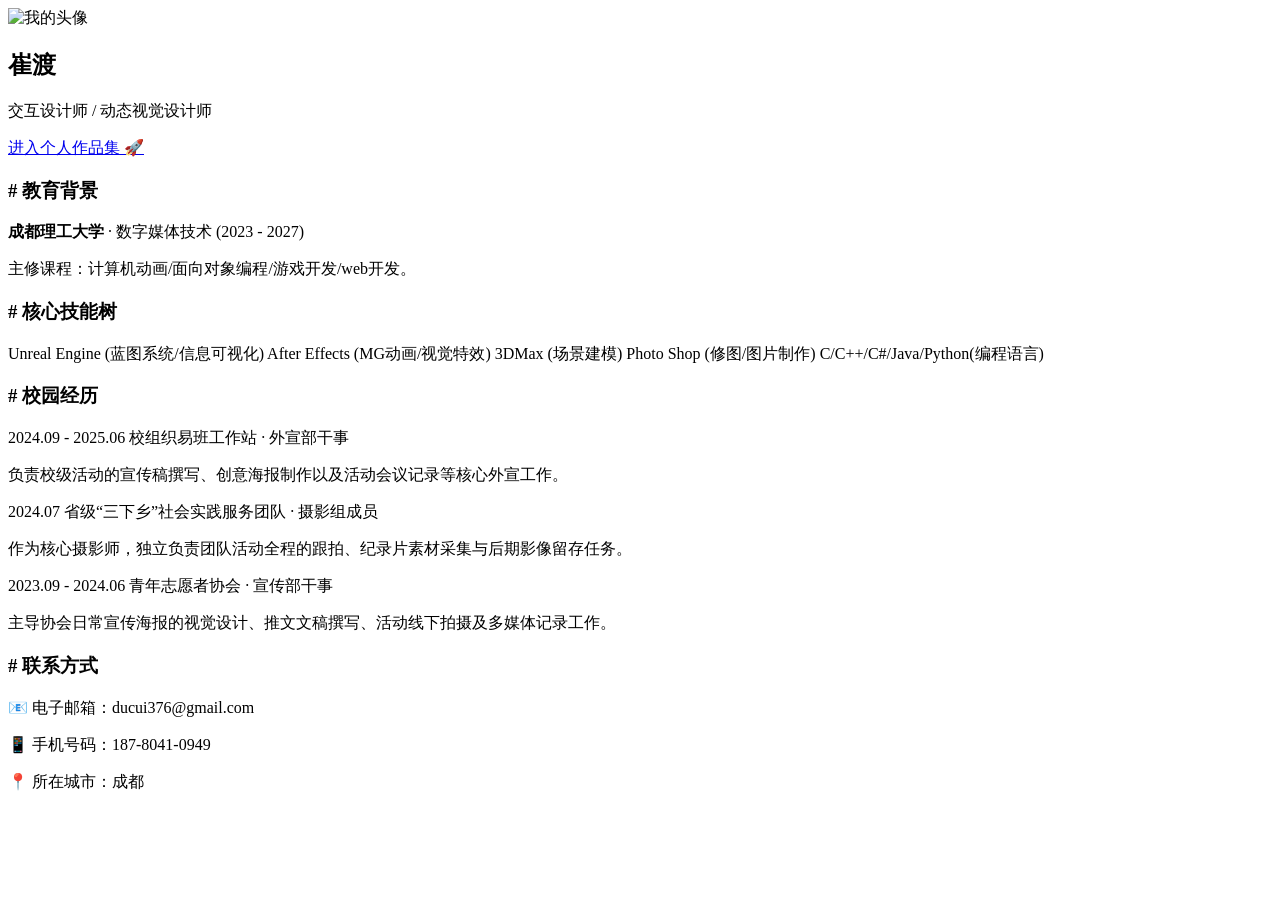
==== index.html @ b3555d85 "Add files via upload cdd" ====
<!DOCTYPE html>
<html lang="zh-CN">
<head>
    <meta charset="UTF-8">
    <title>About Me - 个人主页</title>
    <link rel="stylesheet" href="css/style.css"> 
</head>
<body>
    <div class="about-container">
        <div class="profile-card">
            <div class="avatar-box">
                <img src="images/cd.png" alt="我的头像">
            </div>
            <h2>崔渡</h2>
            <p class="subtitle">交互设计师 / 动态视觉设计师</p>
            
            <a href="portfolio.html" class="enter-btn">进入个人作品集 🚀</a>
        </div>

        <div class="info-content">
            <section class="info-section">
                <h3># 教育背景</h3>
                <p><strong>成都理工大学</strong> · 数字媒体技术 (2023 - 2027)</p>
                <p class="sub-text">主修课程：计算机动画/面向对象编程/游戏开发/web开发。</p>
            </section>

            <section class="info-section">
                <h3># 核心技能树</h3>
                <div class="skills-tags">
                    <span>Unreal Engine (蓝图系统/信息可视化)</span>
                    <span>After Effects (MG动画/视觉特效)</span>
                    <span>3DMax (场景建模)</span>
                    <span>Photo Shop (修图/图片制作)</span>
					<span>C/C++/C#/Java/Python(编程语言)</span>
                </div>
            </section>
			
			<section class="info-section">
			    <h3># 校园经历</h3>
			    <div class="timeline-wrapper">
			        <div class="timeline-item">
			            <div class="timeline-dot"></div>
			            <div class="timeline-header">
			                <span class="timeline-time">2024.09 - 2025.06</span>
			                <span class="timeline-title">校组织易班工作站 · 外宣部干事</span>
			            </div>
			            <p class="timeline-desc">负责校级活动的宣传稿撰写、创意海报制作以及活动会议记录等核心外宣工作。</p>
			        </div>
			
			        <div class="timeline-item">
			            <div class="timeline-dot"></div>
			            <div class="timeline-header">
			                <span class="timeline-time">2024.07</span>
			                <span class="timeline-title">省级“三下乡”社会实践服务团队 · 摄影组成员</span>
			            </div>
			            <p class="timeline-desc">作为核心摄影师，独立负责团队活动全程的跟拍、纪录片素材采集与后期影像留存任务。</p>
			        </div>
			
			        <div class="timeline-item">
			            <div class="timeline-dot"></div>
			            <div class="timeline-header">
			                <span class="timeline-time">2023.09 - 2024.06</span>
			                <span class="timeline-title">青年志愿者协会 · 宣传部干事</span>
			            </div>
			            <p class="timeline-desc">主导协会日常宣传海报的视觉设计、推文文稿撰写、活动线下拍摄及多媒体记录工作。</p>
			        </div>
			    </div>
			</section>
			
            <section class="info-section">
                <h3># 联系方式</h3>
                <p>📧 电子邮箱：ducui376@gmail.com</p>
                <p>📱 手机号码：187-8041-0949</p>
                <p>📍 所在城市：成都</p>
            </section>
        </div>
    </div>
</body>
</html>
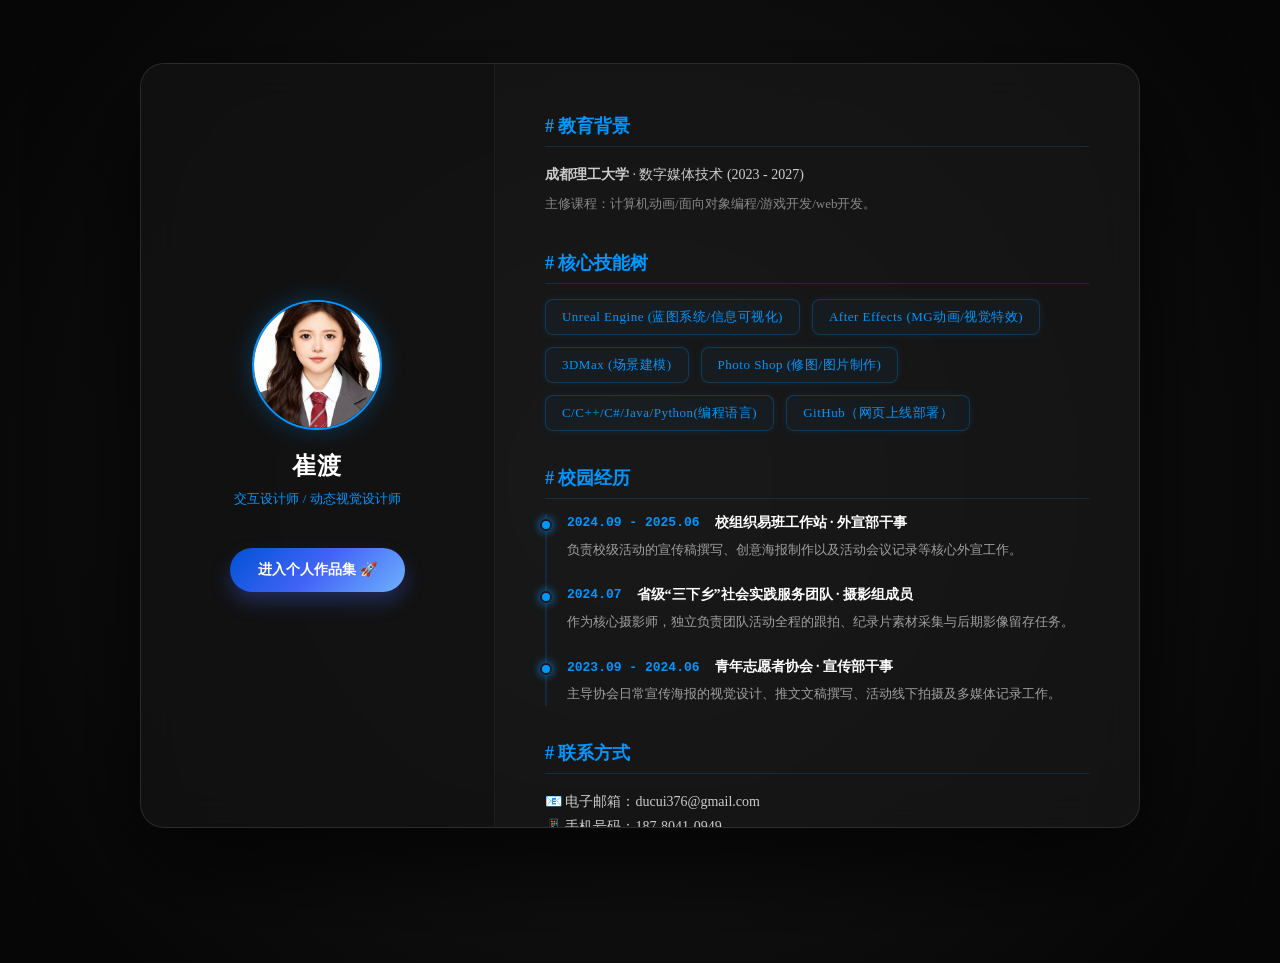
==== commit 5ee38f21: "Add files via upload" ====
--- a/index.html
+++ b/index.html
@@ -31,7 +31,8 @@
                     <span>After Effects (MG动画/视觉特效)</span>
                     <span>3DMax (场景建模)</span>
                     <span>Photo Shop (修图/图片制作)</span>
-					<span>C/C++/C#/Java/Python(编程语言)</span>
+					<span>C/C++/C#/Java/Python(编程语言)</span>
+					<span>GitHub（网页上线部署）</span>
                 </div>
             </section>
 			
--- a/css/style.css
+++ b/css/style.css
@@ -0,0 +1,702 @@
+* {
+    margin: 0;
+    padding: 0;
+    box-sizing: border-box;
+}
+
+body {
+    background: radial-gradient(circle at center, #1a1a1a 0%, #050505 100%); /* 渐变舞台背景 */
+    overflow: hidden;
+    height: 100vh;
+}
+
+.stage {
+    height: 100vh;
+    display: flex;
+    justify-content: center;
+    align-items: center;
+    perspective: 1500px; /* 3D 景深 */
+}
+
+.container {
+    position: relative;
+    width: 230px;
+    height: 320px;
+    transform-style: preserve-3d;
+    transition: transform 1s cubic-bezier(0.2, 0.8, 0.2, 1);
+}
+
+/* 🃏 3D 立牌卡片样式 */
+.card {
+    position: absolute;
+    width: 100%;
+    height: 100%;
+    background: rgba(255, 255, 255, 0.03);
+    border: 1px solid rgba(255, 255, 255, 0.15);
+    border-radius: 15px;
+    color: white;
+    font-family: sans-serif;
+    transform: rotateY(calc(var(--i) * 60deg)) translateZ(380px); /* 6张卡片围成圈 */
+    backdrop-filter: blur(10px);
+    box-shadow: 0 0 20px rgba(0, 150, 255, 0.1);
+    cursor: pointer;
+    transition: 0.4s ease;
+    overflow: hidden;
+    display: flex;
+    flex-direction: column;
+    -webkit-box-reflect: below 15px linear-gradient(transparent, rgba(255,255,255,0.08)); /* 独立倒影 */
+}
+
+.card:hover {
+    box-shadow: 0 0 30px rgba(0, 150, 255, 0.4);
+    border: 1px solid rgba(0, 150, 255, 0.6);
+    transform: rotateY(calc(var(--i) * 60deg)) translateZ(410px); /* 悬停向前探出 */
+}
+
+/* 卡片内图片 */
+.card img {
+    width: 100%;
+    height: 70%;
+    object-fit: cover;
+}
+
+/* 卡片内文字概括 */
+.card .content {
+    padding: 12px;
+    font-size: 14px;
+    text-align: center;
+    background: rgba(0,0,0,0.4);
+    flex-grow: 1;
+    display: flex;
+    align-items: center;
+    justify-content: center;
+}
+
+/* 🌌 全屏遮罩层（关键定位：确保浮动在最上层） */
+.modal {
+    display: none; 
+    position: fixed; /* 必须是固定定位 */
+    top: 0; left: 0;
+    width: 100vw; height: 100vh;
+    background: rgba(0, 0, 0, 0.75); 
+    backdrop-filter: blur(15px); /* 毛玻璃模糊底层 */
+    z-index: 9999; /* 保证在最前方 */
+    justify-content: center;
+    align-items: center;
+}
+
+/* 📦 左右双栏主体 */
+.modal-wrapper {
+    display: flex;
+    width: 85%;
+    height: 80%;
+    background: rgba(25, 25, 25, 0.85);
+    border: 1px solid rgba(255, 255, 255, 0.1);
+    border-radius: 20px;
+    overflow: hidden;
+    box-shadow: 0 30px 60px rgba(0, 0, 0, 0.8);
+}
+
+/* 🎬 左侧视频 */
+.modal-left {
+    flex: 6;
+    background: #000;
+    display: flex;
+    align-items: center;
+    justify-content: center;
+}
+.modal-left video {
+    width: 100%;
+    height: 100%;
+    object-fit: contain; /* 确保交互视频不被裁剪变形 */
+}
+
+/* 📝 右侧图文（独立滚动） */
+.modal-right {
+    flex: 4;
+    padding: 40px;
+    background: rgba(15, 15, 15, 0.5);
+    overflow-y: auto; /* 允许右侧超长时上下滚动 */
+    color: #e0e0e0;
+    font-family: sans-serif;
+}
+
+.modal-right h2 {
+    font-size: 24px;
+    margin-bottom: 15px;
+    color: #fff;
+}
+
+/* 🏷️ 标签样式 */
+.project-tags {
+    margin-bottom: 25px;
+}
+.project-tags span {
+    display: inline-block;
+    background: rgba(0, 150, 255, 0.15);
+    color: #0096ff;
+    border: 1px solid rgba(0, 150, 255, 0.3);
+    padding: 4px 10px;
+    border-radius: 5px;
+    font-size: 12px;
+    margin-right: 8px;
+}
+
+/* 详情内文 */
+.detail-text h3 {
+    font-size: 16px;
+    color: #0096ff;
+    margin: 20px 0 10px 0;
+}
+.detail-text p {
+    font-size: 14px;
+    line-height: 1.6;
+    color: #b0b0b0;
+}
+
+/* ❌ 关闭按钮 */
+.close-btn {
+    position: absolute;
+    top: 30px; right: 40px;
+    font-size: 40px;
+    color: rgba(255, 255, 255, 0.5);
+    cursor: pointer;
+    transition: 0.3s;
+}
+.close-btn:hover {
+    color: #fff;
+}
+
+/* ========================================== */
+/* 🪪 个人信息页 (index.html) 专属样式 */
+/* ========================================== */
+
+/* 主大容器左右分栏 */
+.about-container {
+    display: flex;
+    max-width: 1000px;
+    width: 90%;
+    height: 85vh;
+    margin: 7vh auto;
+    background: rgba(25, 25, 25, 0.65);
+    border: 1px solid rgba(255, 255, 255, 0.1);
+    border-radius: 24px;
+    backdrop-filter: blur(20px);
+    overflow: hidden;
+    box-shadow: 0 40px 100px rgba(0,0,0,0.8);
+}
+
+/* 左侧名片挂件 */
+.profile-card {
+    flex: 3.5;
+    background: rgba(15, 15, 15, 0.5);
+    border-right: 1px solid rgba(255, 255, 255, 0.05);
+    display: flex;
+    flex-direction: column;
+    align-items: center;
+    justify-content: center;
+    padding: 30px;
+    color: #fff;
+}
+
+/* 头像框 */
+.avatar-box {
+    width: 130px;
+    height: 130px;
+    border-radius: 50%;
+    border: 2px solid #0096ff;
+    overflow: hidden;
+    box-shadow: 0 0 25px rgba(0, 150, 255, 0.3);
+    margin-bottom: 20px;
+}
+.avatar-box img {
+    width: 100%;
+    height: 100%;
+    object-fit: cover;
+}
+
+.profile-card h2 { font-size: 24px; margin-bottom: 8px; letter-spacing: 1px; }
+.profile-card .subtitle { font-size: 13px; color: #0096ff; margin-bottom: 40px; }
+
+/* 🚀 炫酷的进入作品集按钮 */
+.enter-btn {
+    display: inline-block;
+    padding: 13px 28px;
+    background: linear-gradient(135deg, #0052d4, #4364f7, #6fb1fc);
+    color: white;
+    text-decoration: none;
+    border-radius: 30px;
+    font-size: 14px;
+    font-weight: bold;
+    box-shadow: 0 10px 20px rgba(67, 100, 247, 0.3);
+    transition: 0.3s ease;
+}
+.enter-btn:hover {
+    transform: translateY(-3px) scale(1.05);
+    box-shadow: 0 15px 30px rgba(0, 150, 255, 0.5);
+}
+
+/* 右侧内容滚动区 */
+.info-content {
+    flex: 6.5;
+    padding: 50px;
+    overflow-y: auto;
+    color: #e0e0e0;
+}
+.info-section {
+    margin-bottom: 35px;
+}
+.info-section h3 {
+    font-size: 18px;
+    color: #0096ff;
+    margin-bottom: 15px;
+    border-bottom: 1px solid rgba(0, 150, 255, 0.2);
+    padding-bottom: 8px;
+}
+.info-section p { font-size: 14px; line-height: 1.8; color: #cccccc; }
+.info-section .sub-text { font-size: 13px; color: #888; margin-top: 5px; }
+
+/* 技能标签组 */
+/* ========================================== */
+/* ✨ 升级版：高科技荧光发光技能标签 */
+/* ========================================== */
+
+/* 标签包裹外壳 */
+.skills-tags { 
+    display: flex; 
+    flex-wrap: wrap; 
+    gap: 12px;       /* 稍微拉开一点间距，让发光不重叠 */
+    margin-top: 15px; 
+}
+
+/* 每一个独立的技能标签 Box */
+.skills-tags span {
+    background: rgba(0, 150, 255, 0.04); /* 极度透明的科技蓝底色 */
+    border: 1px solid rgba(0, 150, 255, 0.25); /* 淡淡的蓝色发光边框 */
+    padding: 8px 16px;
+    border-radius: 8px;
+    font-size: 13px;
+    color: #0096ff; /* 文字直接使用高亮蓝色 */
+    font-weight: 500;
+    letter-spacing: 0.5px;
+    
+    /* 核心：加入淡淡的初始发光阴影 */
+    box-shadow: 0 0 8px rgba(0, 150, 255, 0.1);
+    
+    /* 动画过渡：让鼠标放上去的变化非常丝滑 */
+    transition: all 0.3s cubic-bezier(0.2, 0.8, 0.2, 1);
+    cursor: default;
+}
+
+/* 🖱️ 鼠标悬停（Hover）时的炫酷激活动画 */
+.skills-tags span:hover {
+    color: #ffffff; /* 文字变成纯白，高亮突显 */
+    background: rgba(0, 150, 255, 0.15); /* 蓝色背景变深 */
+    border-color: #0096ff; /* 边框完全点亮 */
+    
+    /* 荧光扩散：像霓虹灯一样向外喷射蓝色光芒 */
+    box-shadow: 0 0 15px rgba(0, 150, 255, 0.6), 
+                inset 0 0 8px rgba(0, 150, 255, 0.3); 
+                
+    transform: translateY(-2px); /* 微微向上悬浮 2 像素，增加物理交互感 */
+}
+
+
+/* ========================================== */
+/* ⏳ 校园经历时间线专属样式 */
+/* ========================================== */
+
+.timeline-wrapper {
+    position: relative;
+    padding-left: 20px;
+    margin-top: 15px;
+    /* 绘制左侧的垂直时间线 */
+    border-left: 2px solid rgba(0, 150, 255, 0.15); 
+}
+
+.timeline-item {
+    position: relative;
+    margin-bottom: 25px;
+}
+/* 最后一个经历不需要留太多底部间距 */
+.timeline-item:last-child {
+    margin-bottom: 5px;
+}
+
+/* 时间线上的蓝色小圆点 */
+.timeline-dot {
+    position: absolute;
+    left: -27px; /* 恰好压在左侧的边框线上 */
+    top: 5px;
+    width: 12px;
+    height: 12px;
+    background: #0096ff;
+    border: 2px solid #191919; /* 用背景色做个描边，产生断开感 */
+    border-radius: 50%;
+    box-shadow: 0 0 10px #0096ff; /* 荧光发光效果 */
+}
+
+/* 经历的标题头部（时间和职务） */
+.timeline-header {
+    display: flex;
+    align-items: center;
+    gap: 15px;
+    margin-bottom: 6px;
+}
+
+.timeline-time {
+    font-size: 13px;
+    color: #0096ff; /* 蓝色强调时间 */
+    font-weight: bold;
+    font-family: monospace;
+}
+
+.timeline-title {
+    font-size: 14px;
+    color: #ffffff;
+    font-weight: 600;
+}
+
+/* 具体工作职责描述 */
+.timeline-desc {
+    font-size: 13px !important;
+    line-height: 1.6;
+    color: #a0a0a0 !important;
+}
+
+/* ========================================== */
+/* 📄 右侧详情内嵌 PDF 触发卡片样式 */
+/* ========================================== */
+.pdf-trigger-card {
+    display: flex;
+    align-items: center;
+    background: rgba(0, 150, 255, 0.05);
+    border: 1px solid rgba(0, 150, 255, 0.2);
+    border-radius: 12px;
+    padding: 15px 20px;
+    margin: 18px 0;
+    cursor: pointer;
+    transition: all 0.3s ease;
+    box-shadow: 0 5px 15px rgba(0,0,0,0.2);
+}
+
+/* 卡片内的图标 */
+.pdf-trigger-card .pdf-icon {
+    font-size: 30px;
+    margin-right: 15px;
+    filter: drop-shadow(0 0 5px rgba(0, 150, 255, 0.6));
+}
+
+/* 卡片内部文字说明 */
+.pdf-trigger-card .pdf-info {
+    flex-grow: 1;
+}
+.pdf-trigger-card .pdf-info h4 {
+    font-size: 14px;
+    color: #ffffff;
+    margin-bottom: 4px;
+    font-weight: 600;
+}
+.pdf-trigger-card .pdf-info p {
+    font-size: 12px !important;
+    color: #888888 !important;
+    margin: 0 !important;
+}
+
+/* 右侧的箭头 */
+.pdf-trigger-card .pdf-arrow {
+    font-size: 18px;
+    color: #0096ff;
+    transition: transform 0.3s ease;
+}
+
+/* 🖱️ 鼠标悬停卡片时的通电发光效果 */
+.pdf-trigger-card:hover {
+    background: rgba(0, 150, 255, 0.12);
+    border-color: #0096ff;
+    box-shadow: 0 0 20px rgba(0, 150, 255, 0.4);
+    transform: translateY(-2px);
+}
+
+/* 悬停时箭头往右上角指 */
+.pdf-trigger-card:hover .pdf-arrow {
+    transform: translate(3px, -3px);
+    color: #fff;
+}
+/* ========================================== */
+/* 🖼️ 第 7 张卡片专享：两排并列海报格子样式 */
+/* ========================================== */
+
+/* 1. 网格容器：实现两排并列（每排3个，自动适配） */
+.poster-grid {
+    display: grid;
+    grid-template-columns: repeat(3, 1fr); /* 完美的3列并列 */
+    gap: 15px; /* 格子之间的间距 */
+    margin: 20px 0;
+    width: 100%;
+}
+
+/* 2. 单个海报卡片外壳 */
+.poster-item {
+    position: relative;
+    border-radius: 10px;
+    overflow: hidden;
+    aspect-ratio: 3 / 4; /* 锁定标准的竖版海报比例 */
+    background: #14171c;
+    border: 1px solid rgba(255, 255, 255, 0.08);
+    cursor: pointer;
+    transition: all 0.4s cubic-bezier(0.165, 0.84, 0.44, 1); /* 丝滑过渡动效 */
+    box-shadow: 0 4px 10px rgba(0, 0, 0, 0.3);
+}
+
+/* 海报图片自身样式 */
+.poster-item img {
+    width: 100%;
+    height: 100%;
+    object-fit: cover; /* 保证图片不变形地铺满格子 */
+    transition: transform 0.4s ease;
+}
+
+/* 3. 🖱️ 核心交互：光标停留（Hover）时的“通电发光+微微浮起”效果 */
+.poster-item:hover {
+    transform: translateY(-6px); /* 向上轻轻浮起 6 像素 */
+    border-color: #0096ff; /* 边框变成标志性的科技蓝 */
+    /* 核心：外层炫酷的蓝色荧光霓虹效果 */
+    box-shadow: 0 0 25px rgba(0, 150, 255, 0.5), 
+                0 10px 20px rgba(0, 0, 0, 0.5);
+}
+
+/* 悬停时图片微微放大，增加空间感 */
+.poster-item:hover img {
+    transform: scale(1.05);
+}
+
+/* 4. 遮罩层：悬停时从底部浮现海报标题文字 */
+.poster-mask {
+    position: absolute;
+    top: 0;
+    left: 0;
+    width: 100%;
+    height: 100%;
+    background: linear-gradient(transparent 40%, rgba(0, 0, 0, 0.85));
+    display: flex;
+    align-items: flex-end;
+    padding: 12px;
+    box-sizing: border-box;
+    opacity: 0; /* 默认隐藏 */
+    transition: opacity 0.3s ease;
+}
+
+.poster-mask span {
+    color: #ffffff;
+    font-size: 13px;
+    font-weight: 500;
+    letter-spacing: 0.5px;
+    transform: translateY(10px);
+    transition: transform 0.3s ease;
+}
+
+/* 悬停时字和遮罩显现出来 */
+.poster-item:hover .poster-mask {
+    opacity: 1;
+}
+.poster-item:hover .poster-mask span {
+    transform: translateY(0);
+}
+/* ========================================== */
+/* 🌌 纯净全屏海报大厅专用样式（直接加在底部） */
+/* ========================================== */
+
+.pure-poster-container {
+    width: 100%;
+    max-width: 1100px;
+    margin: 0 auto;
+    padding: 30px 10px;
+    box-sizing: border-box;
+    text-align: center;
+}
+
+.poster-main-title {
+    font-size: 28px;
+    color: #ffffff;
+    margin-bottom: 8px;
+    font-weight: 600;
+    letter-spacing: 1px;
+}
+
+.poster-main-sub {
+    font-size: 14px;
+    color: #0096ff;
+    margin-bottom: 35px;
+    opacity: 0.8;
+}
+
+.pure-poster-container .poster-grid {
+    display: grid;
+    grid-template-columns: repeat(3, 1fr);
+    gap: 25px; 
+    padding: 10px;
+}
+
+.pure-poster-container .poster-item {
+    position: relative;
+    border-radius: 10px;
+    overflow: hidden;
+    aspect-ratio: 3 / 4; 
+    background: rgba(255, 255, 255, 0.02);
+    border: 1px solid rgba(255, 255, 255, 0.05);
+    box-shadow: 0 15px 35px rgba(0, 0, 0, 0.6);
+    cursor: pointer;
+    transition: all 0.4s cubic-bezier(0.165, 0.84, 0.44, 1);
+}
+
+.pure-poster-container .poster-item img {
+    width: 100%;
+    height: 100%;
+    object-fit: cover;
+    transition: transform 0.4s ease;
+}
+
+/* 🖱️ 悬停发光 */
+.pure-poster-container .poster-item:hover {
+    transform: translateY(-6px);
+    border-color: #0096ff;
+    box-shadow: 0 0 25px rgba(0, 150, 255, 0.5), 
+                0 10px 20px rgba(0, 0, 0, 0.5);
+}
+
+.pure-poster-container .poster-item:hover img {
+    transform: scale(1.05);
+}
+
+.poster-mask {
+    position: absolute;
+    top: 0;
+    left: 0;
+    width: 100%;
+    height: 100%;
+    background: linear-gradient(transparent 40%, rgba(0, 0, 0, 0.85));
+    display: flex;
+    align-items: flex-end;
+    padding: 12px;
+    box-sizing: border-box;
+    opacity: 0;
+    transition: opacity 0.3s ease;
+}
+
+.poster-mask span {
+    color: #ffffff;
+    font-size: 13px;
+    font-weight: 500;
+    transform: translateY(10px);
+    transition: transform 0.3s ease;
+}
+
+.pure-poster-container .poster-item:hover .poster-mask {
+    opacity: 1;
+}
+.pure-poster-container .poster-item:hover .poster-mask span {
+    transform: translateY(0);
+}
+/* ======================================================== */
+/* ⚡ 精准拦截：进入海报模式时，打破旧布局，隐形视频和右侧文字标题 */
+/* ======================================================== */
+
+/* 1. 当处于海报模式时，把原本 Flex 左右分栏的容器变成正常的 block 块级，从而让海报全屏铺满 */
+#portfolio-modal.poster-mode .modal-wrapper {
+    display: block !important;
+    background: rgba(15, 15, 15, 0.95) !important; /* 稍微加深一点背景，突出海报 */
+    overflow-y: auto !important; /* 让整个大弹窗可以直接上下滚动 */
+}
+
+/* 2. 彻底隐形：隐藏左侧的视频容器、右侧原有的作品总标题、以及标签盒子 */
+#portfolio-modal.poster-mode .modal-left,
+#portfolio-modal.poster-mode #detail-title,
+#portfolio-modal.poster-mode .project-tags {
+    display: none !important;
+}
+
+/* 3. 解除限制：让原有的右侧图文区撑满 100% 宽度，不再受 flex 分栏的限制 */
+#portfolio-modal.poster-mode .modal-right {
+    width: 100% !important;
+    height: auto !important;
+    overflow-y: visible !important; /* 把小滚动条干掉，用大窗口滚动 */
+    padding: 40px !important;
+}
+
+/* 4. 微调网格：确保在你的大容器里能完美展示两排并列 */
+#portfolio-modal.poster-mode .poster-grid {
+    display: grid !important;
+    grid-template-columns: repeat(3, 1fr) !important;
+    gap: 25px !important;
+    margin: 30px 0 !important;
+    width: 100% !important;
+}
+/* ========================================== */
+/* 📌 右下角独立平面海报入口卡片样式（放大升级版） */
+/* ========================================== */
+.corner-card {
+    position: fixed;
+    bottom: 30px;
+    right: 30px;
+    width: 260px;  /* 📐 宽度从 200px 放大到 260px */
+    height: 110px; /* 📐 高度从 90px 放大到 110px */
+    background: rgba(25, 25, 25, 0.75); /* 稍微加深一点背景，更有质感 */
+    border: 1px solid rgba(255, 255, 255, 0.2); /* 强化边框线 */
+    border-radius: 14px; /* 弧度更圆润 */
+    backdrop-filter: blur(12px);
+    z-index: 999; 
+    cursor: pointer;
+    display: flex;
+    align-items: center;
+    padding: 12px 15px; /* 调整内边距 */
+    gap: 15px; /* 图片和文字的间距拉开 */
+    box-shadow: 0 15px 35px rgba(0, 0, 0, 0.6);
+    transition: all 0.3s cubic-bezier(0.2, 0.8, 0.2, 1);
+}
+
+/* 小卡片左侧图片：同步放大 */
+.corner-card img {
+    width: 65px;  /* 📐 图片宽度从 50px 放大到 65px */
+    height: 85px; /* 📐 图片高度从 70px 放大到 85px */
+    object-fit: cover;
+    border-radius: 8px;
+    border: 1px solid rgba(255, 255, 255, 0.15);
+    transition: transform 0.3s ease;
+}
+
+/* 小卡片右侧文字区域 */
+.corner-card-info {
+    display: flex;
+    flex-direction: column;
+    justify-content: center;
+}
+
+/* 主标题文字放大 */
+.corner-card-info span {
+    color: #ffffff;
+    font-size: 15px; /* 🔤 字号从 13px 放大到 15px */
+    font-weight: 600;
+    margin-bottom: 6px;
+    letter-spacing: 0.5px;
+}
+
+/* 副标题文字微调 */
+.corner-card-info p {
+    color: #0096ff;
+    font-size: 12px; /* 🔤 字号从 11px 放大到 12px */
+    font-weight: bold;
+    letter-spacing: 1px;
+}
+
+/* 鼠标悬停 Hover 特效保持丝滑上浮与发光 */
+.corner-card:hover {
+    transform: translateY(-6px); /* 悬浮高度稍微增加 */
+    border-color: #0096ff;
+    box-shadow: 0 0 25px rgba(0, 150, 255, 0.5), 0 20px 40px rgba(0, 0, 0, 0.7);
+}
+
+.corner-card:hover img {
+    transform: scale(1.04);
+}
+
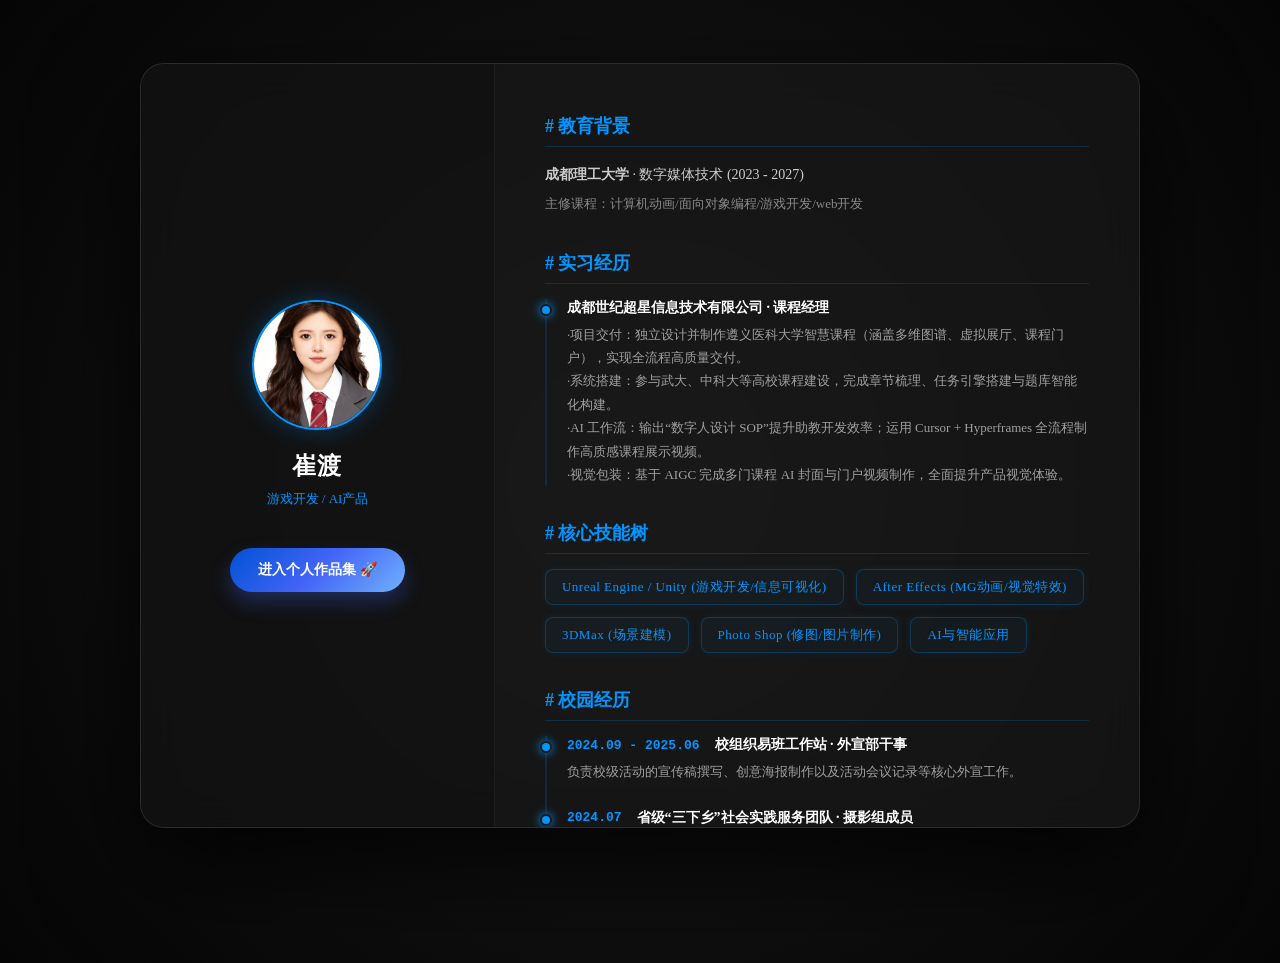
==== commit 2a1a7045: "Add files via upload" ====
--- a/index.html
+++ b/index.html
@@ -12,7 +12,7 @@
                 <img src="images/cd.png" alt="我的头像">
             </div>
             <h2>崔渡</h2>
-            <p class="subtitle">交互设计师 / 动态视觉设计师</p>
+            <p class="subtitle">游戏开发 / AI产品</p>
             
             <a href="portfolio.html" class="enter-btn">进入个人作品集 🚀</a>
         </div>
@@ -21,18 +21,34 @@
             <section class="info-section">
                 <h3># 教育背景</h3>
                 <p><strong>成都理工大学</strong> · 数字媒体技术 (2023 - 2027)</p>
-                <p class="sub-text">主修课程：计算机动画/面向对象编程/游戏开发/web开发。</p>
-            </section>
+                <p class="sub-text">主修课程：计算机动画/面向对象编程/游戏开发/web开发</p>
+            </section>
+			
+		<section class="info-section">
+		    <h3># 实习经历</h3>
+		    <div class="timeline-wrapper">
+		        <div class="timeline-item">
+		            <div class="timeline-dot"></div>
+		            <div class="timeline-header">
+		                <span class="timeline-title">成都世纪超星信息技术有限公司 · 课程经理</span>
+		            </div>
+		            <p class="timeline-desc">·项目交付：独立设计并制作遵义医科大学智慧课程（涵盖多维图谱、虚拟展厅、课程门户），实现全流程高质量交付。<br>
+					·系统搭建：参与武大、中科大等高校课程建设，完成章节梳理、任务引擎搭建与题库智能化构建。<br>
+					·AI 工作流：输出“数字人设计 SOP”提升助教开发效率；运用 Cursor + Hyperframes 全流程制作高质感课程展示视频。<br>
+					·视觉包装：基于 AIGC 完成多门课程 AI 封面与门户视频制作，全面提升产品视觉体验。
+					</p>
+		        </div>
+		    </div>
+		</section>	
 
             <section class="info-section">
                 <h3># 核心技能树</h3>
                 <div class="skills-tags">
-                    <span>Unreal Engine (蓝图系统/信息可视化)</span>
+                    <span>Unreal Engine / Unity (游戏开发/信息可视化)</span>
                     <span>After Effects (MG动画/视觉特效)</span>
                     <span>3DMax (场景建模)</span>
                     <span>Photo Shop (修图/图片制作)</span>
-					<span>C/C++/C#/Java/Python(编程语言)</span>
-					<span>GitHub（网页上线部署）</span>
+					<span>AI与智能应用</span>
                 </div>
             </section>
 			
--- a/css/style.css
+++ b/css/style.css
@@ -699,4 +699,51 @@
 .corner-card:hover img {
     transform: scale(1.04);
 }
-
+/* ========================================== */
+/* 🧭 3D 圆环左右切换悬浮按钮 */
+/* ========================================== */
+.carousel-nav {
+    position: fixed;
+    bottom: 40px;
+    left: 50%;
+    transform: translateX(-50%); /* 居中定位 */
+    display: flex;
+    gap: 40px; /* 两个按钮之间的间距 */
+    z-index: 98; /* 保证在卡片上方 */
+}
+
+.nav-arrow {
+    width: 60px;
+    height: 60px;
+    border-radius: 50%;
+    background: rgba(30, 30, 30, 0.6);
+    border: 1px solid rgba(255, 255, 255, 0.2);
+    color: white;
+    font-size: 36px;
+    font-family: sans-serif;
+    cursor: pointer;
+    display: flex;
+    align-items: center;
+    justify-content: center;
+    backdrop-filter: blur(8px);
+    box-shadow: 0 8px 25px rgba(0,0,0,0.5);
+    transition: all 0.3s ease;
+    user-select: none; /* 防止手机端长按变蓝 */
+    line-height: 1;
+    padding-bottom: 6px; /* 微调箭头的垂直居中 */
+}
+
+/* 🖱️ 鼠标悬停或手机点击时的发光高亮 */
+.nav-arrow:hover, .nav-arrow:active {
+    background: rgba(0, 150, 255, 0.2);
+    border-color: #0096ff;
+    box-shadow: 0 0 20px rgba(0, 150, 255, 0.4);
+    transform: scale(1.1);
+}
+
+/* 🎯 当放大看海报或者看PDF弹窗时，自动隐藏切换箭头，防止穿帮 */
+#portfolio-modal.poster-mode ~ .carousel-nav,
+.modal[style*="display: flex"] ~ .carousel-nav {
+    display: none !important;
+}
+
